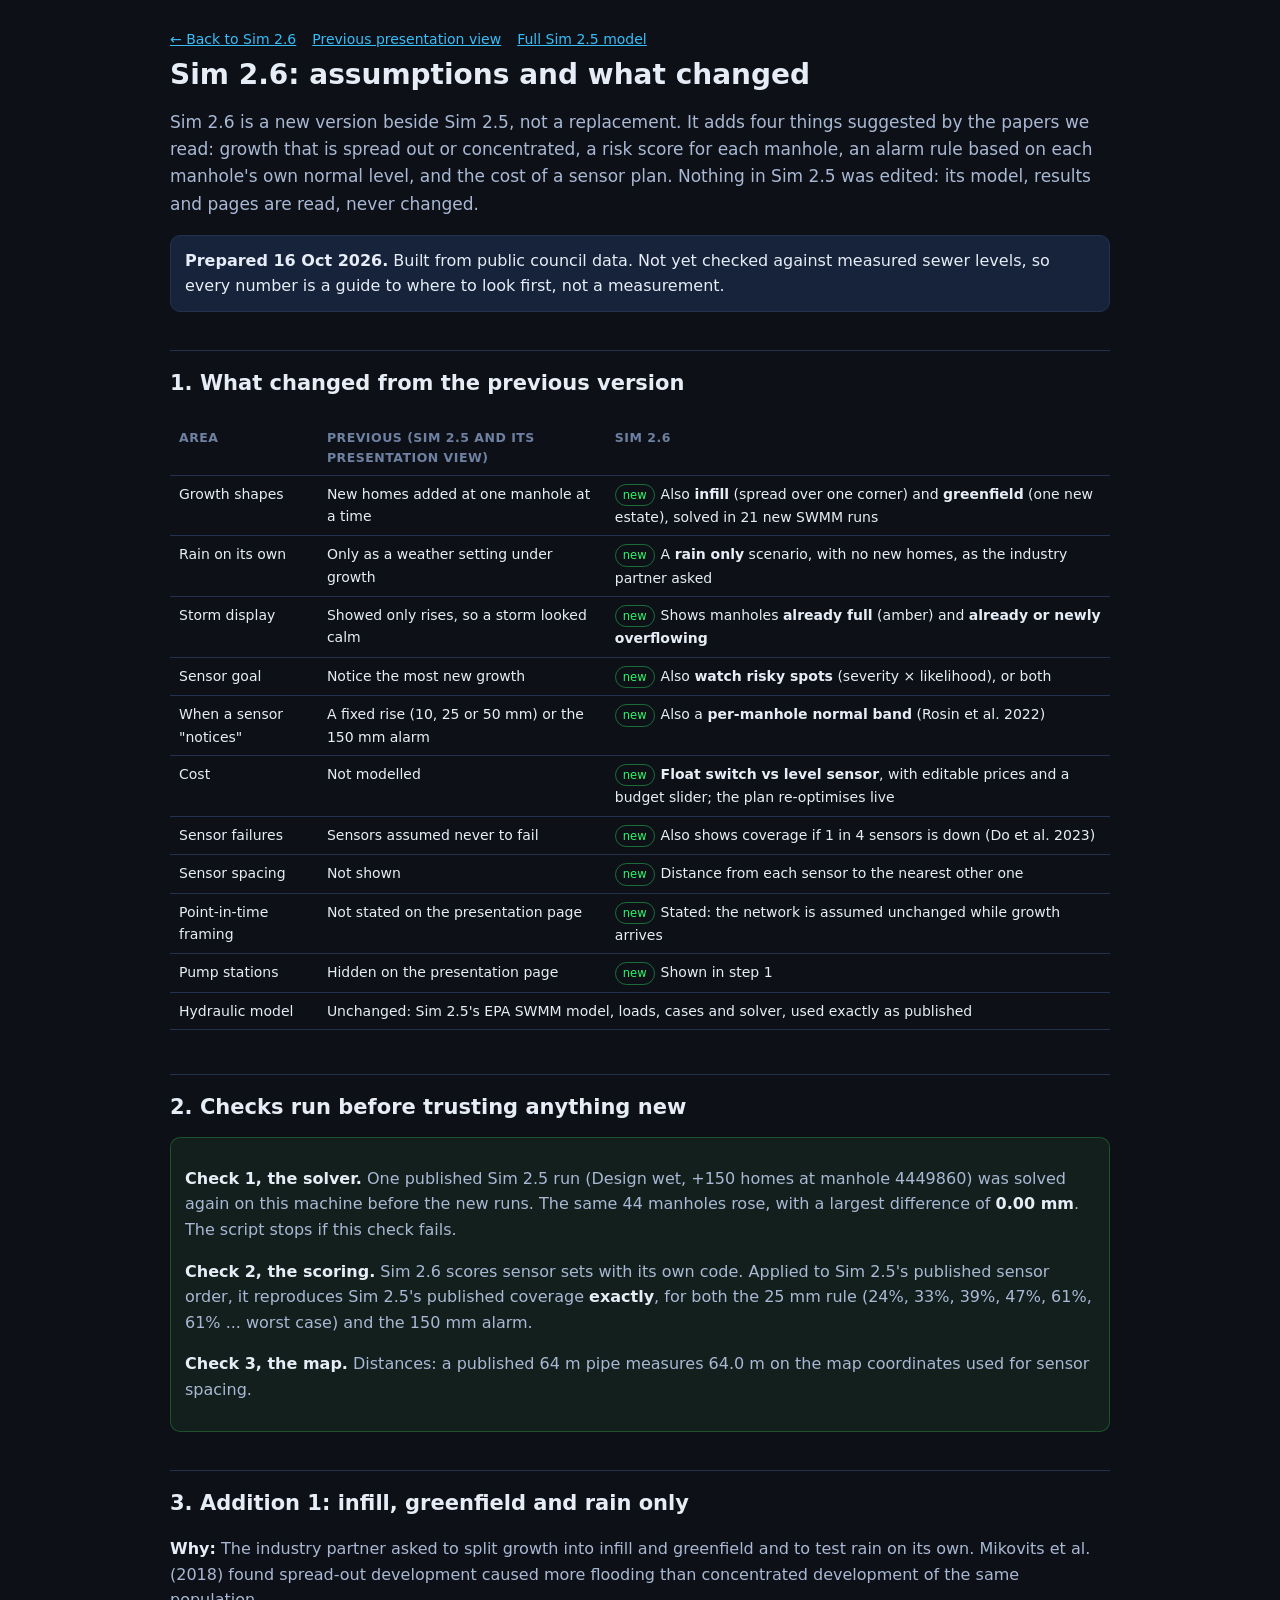
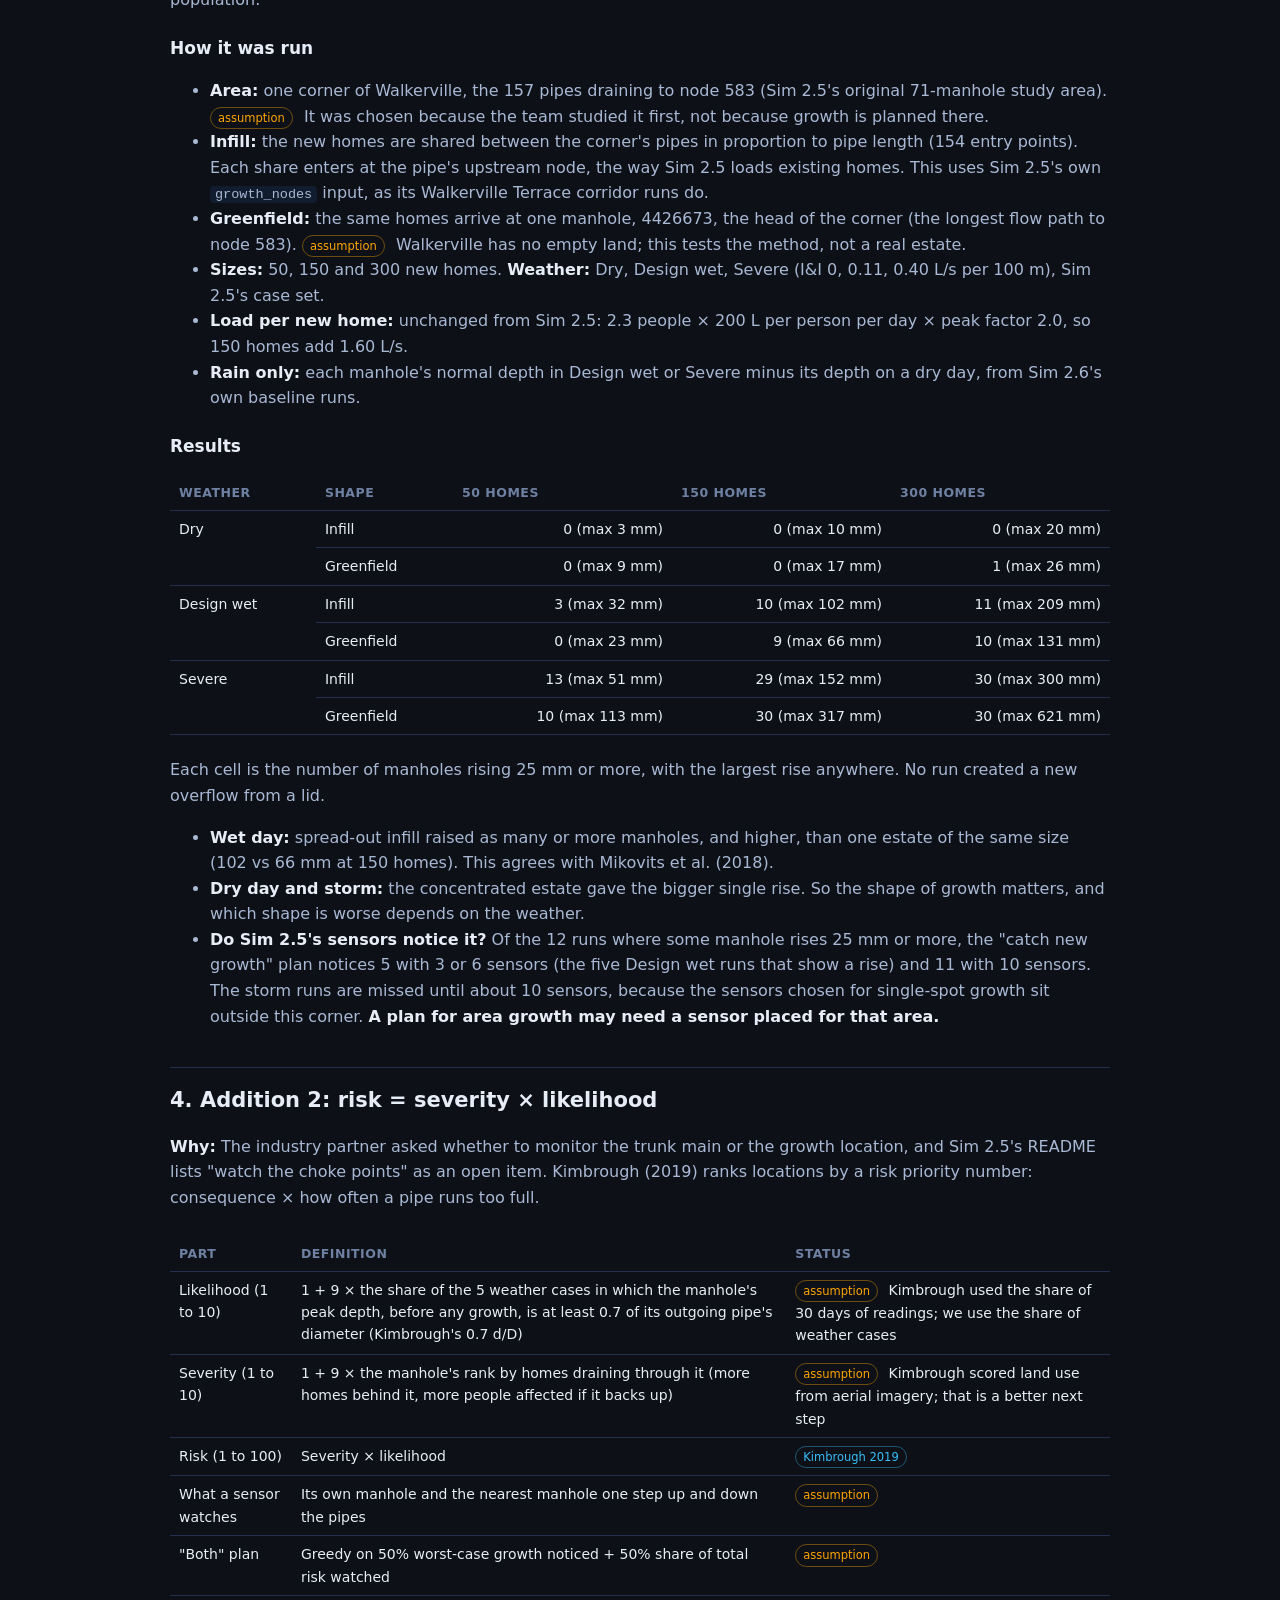
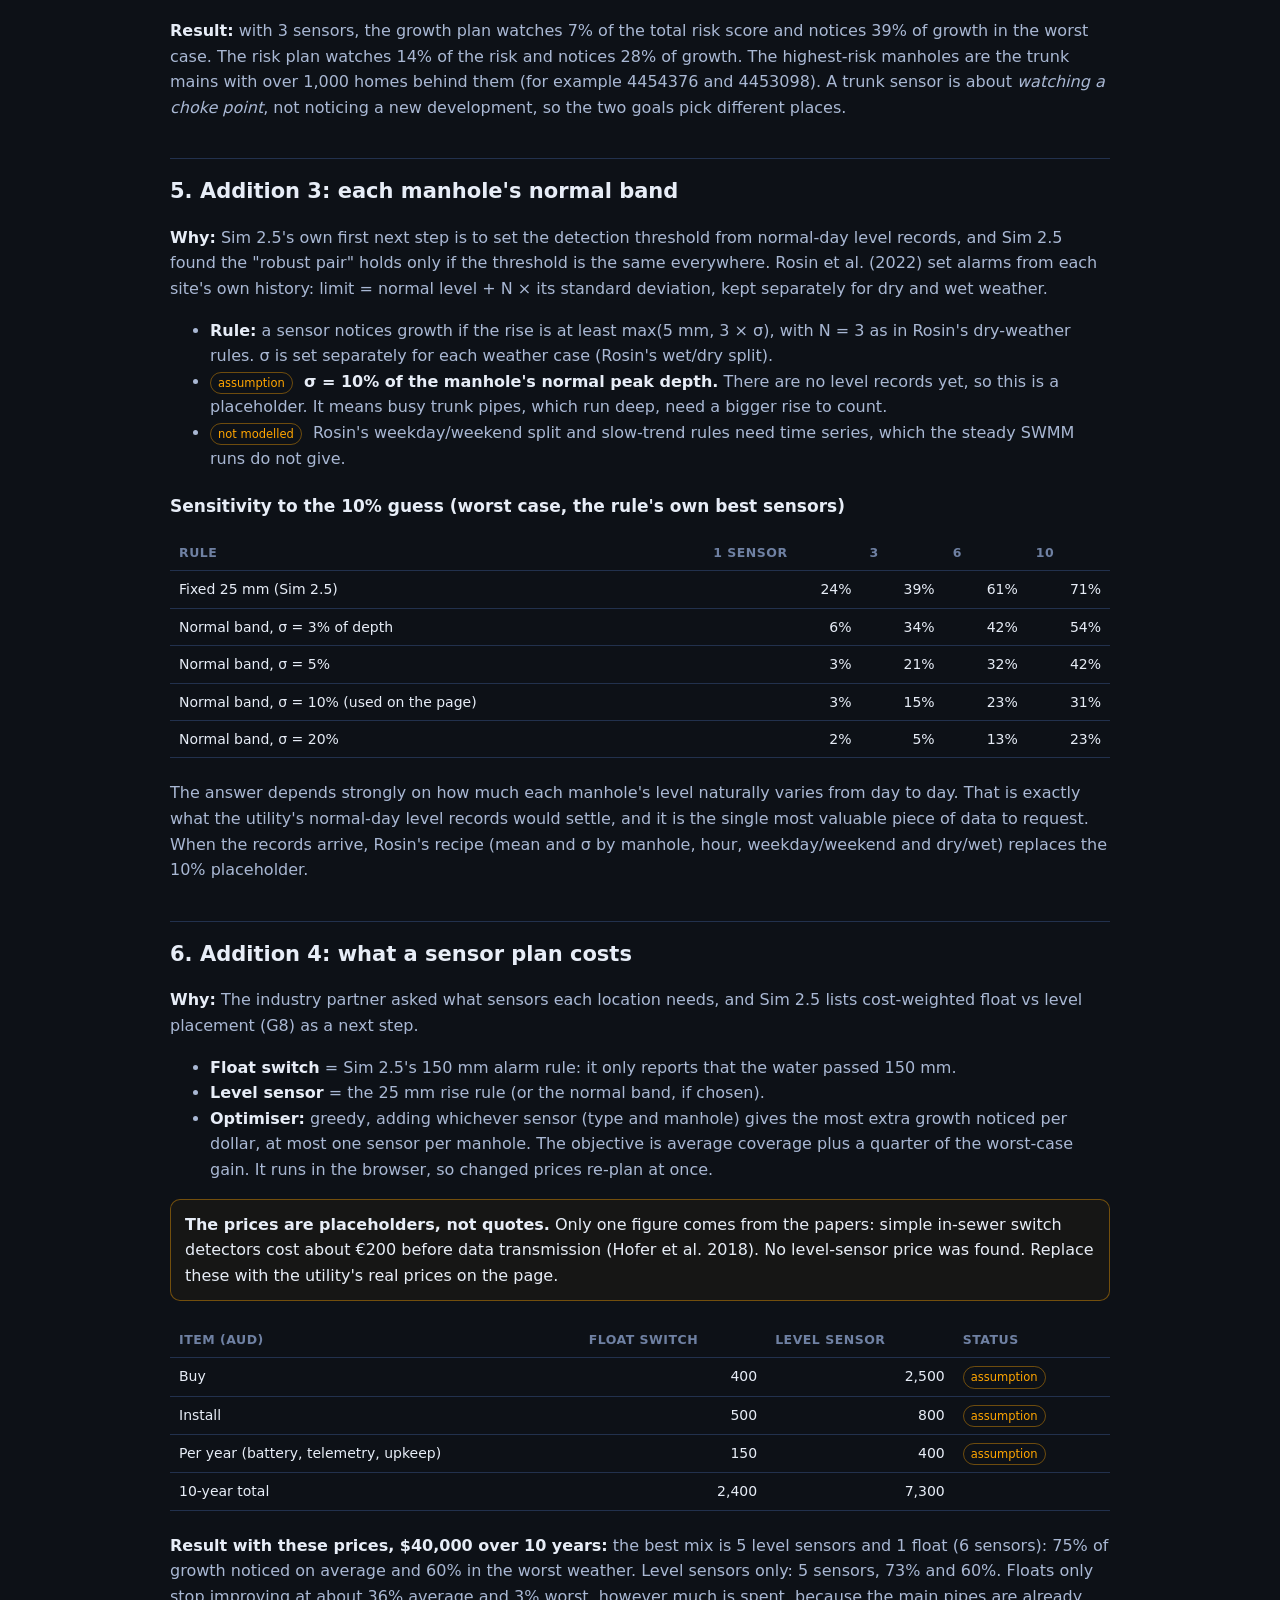
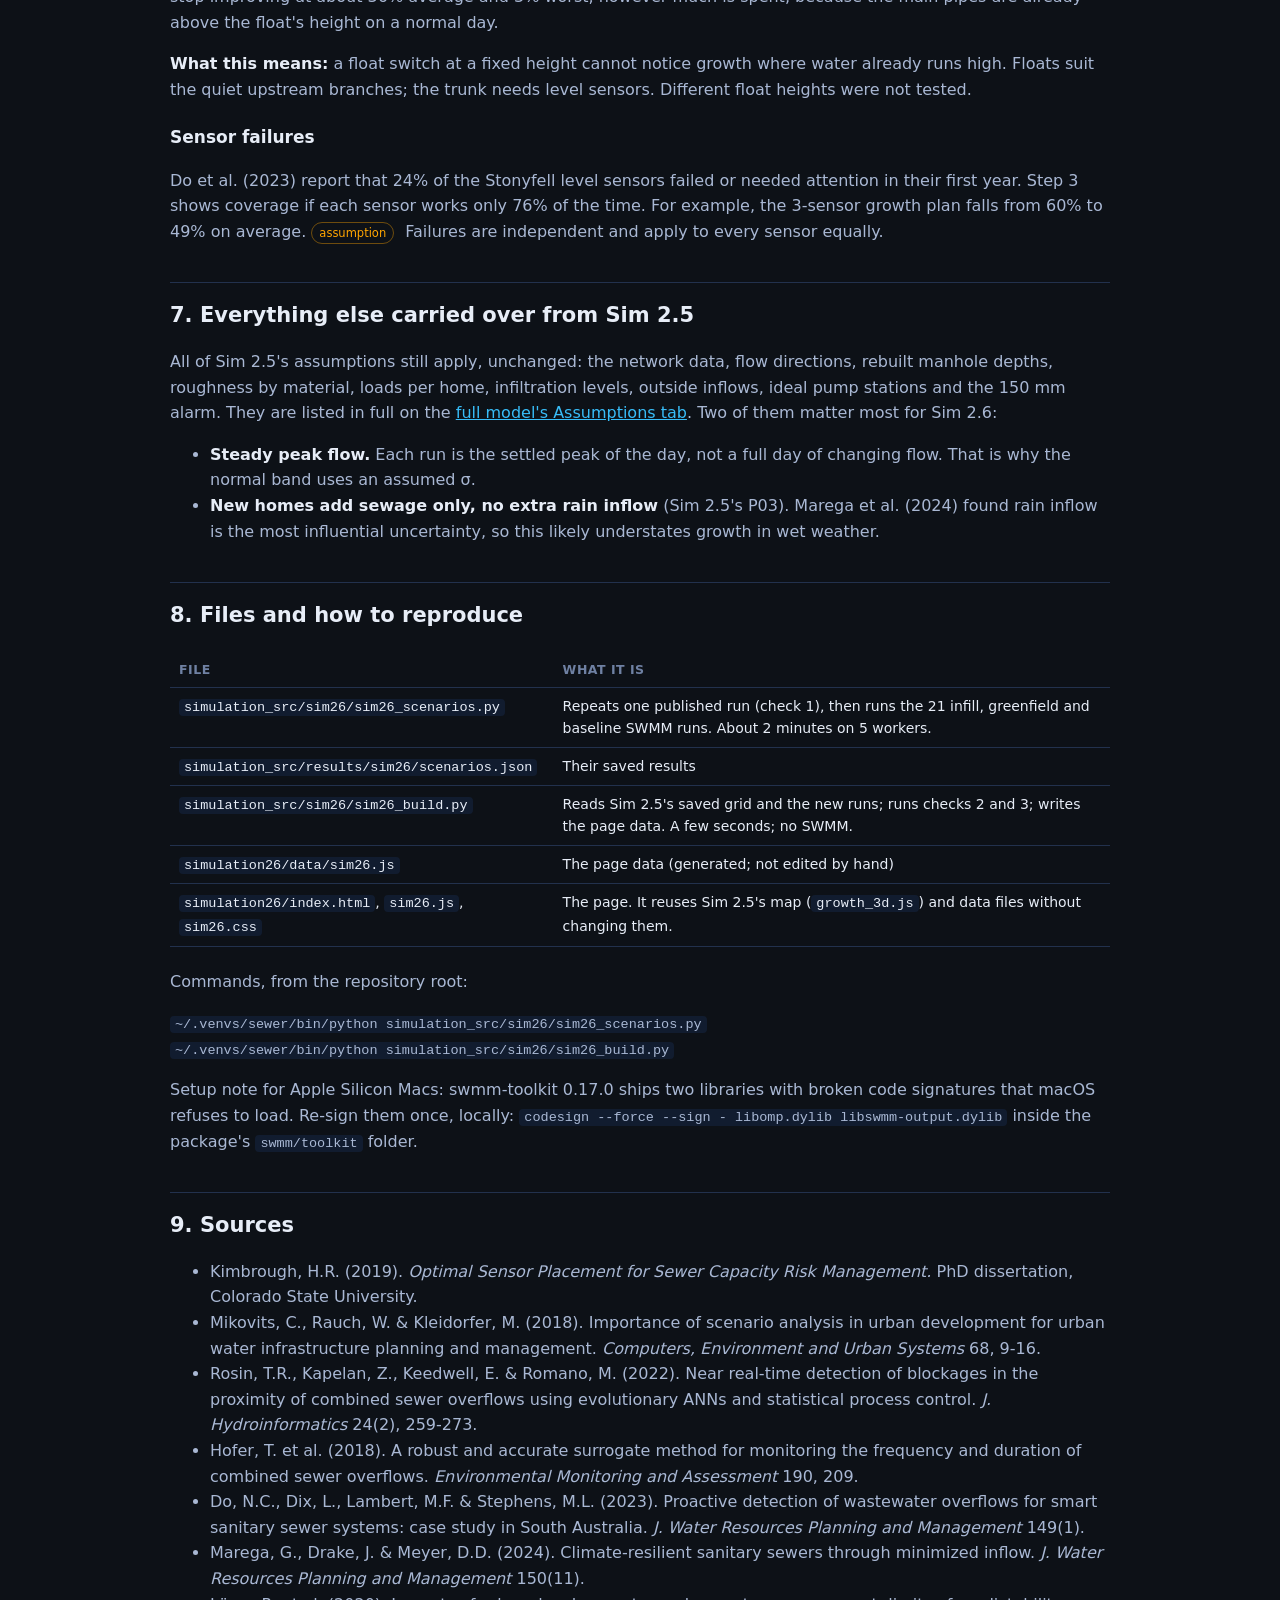
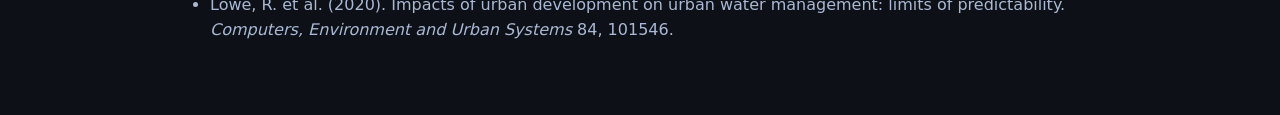
==== simulation26/about.html @ 8dbbd802 "Sim 2.6: infill and greenfield growth, risk score, per-manhole alarm band, sensor cost A new version" ====
<!doctype html>
<html lang="en">
<head>
<meta charset="utf-8">
<meta name="viewport" content="width=device-width, initial-scale=1">
<title>Sim 2.6: assumptions and changes</title>
<style>
:root{--bg:#0d1117;--panel:#111c2f;--panel-2:#16233a;--ink:#e7edf7;--dim:#a9b8d4;--faint:#6f81a3;--line:#22314d;--accent:#38bdf8;--green:#2ef56b;--amber:#ffa500;--red:#ff2d55}
*{box-sizing:border-box}
body{margin:0;background:var(--bg);color:var(--ink);font:16px/1.6 system-ui,-apple-system,Segoe UI,sans-serif}
.wrap{max-width:980px;margin:0 auto;padding:28px 20px 60px}
a{color:var(--accent)}
h1{font-size:28px;line-height:1.2;margin:8px 0 6px}
h2{font-size:21px;margin:38px 0 10px;padding-top:16px;border-top:1px solid var(--line)}
h3{font-size:17px;margin:22px 0 6px;color:var(--ink)}
p,li{color:var(--dim)} strong{color:var(--ink)}
.top{display:flex;gap:16px;flex-wrap:wrap;font-size:14px}
.lede{font-size:17px}
table{width:100%;border-collapse:collapse;margin:10px 0 6px;font-size:14px}
.tbl{overflow-x:auto}
th,td{text-align:left;padding:7px 9px;border-bottom:1px solid var(--line);vertical-align:top}
th{color:var(--faint);font-weight:600;font-size:12.5px;text-transform:uppercase;letter-spacing:.04em}
td.n{text-align:right;font-variant-numeric:tabular-nums}
.box{padding:12px 14px;border-radius:10px;background:var(--panel-2);border:1px solid var(--line);margin:12px 0}
.warn{background:#3d2f1233;border-color:#ffa50066}
.ok{background:#1f3d2a55;border-color:#2ea04366}
code{background:var(--panel);padding:1px 5px;border-radius:4px;font-size:13.5px}
.tag{display:inline-block;font-size:11.5px;padding:1px 7px;border-radius:99px;margin-right:6px;border:1px solid var(--line);color:var(--faint)}
.tag.new{color:var(--green);border-color:#2ef56b66}.tag.as{color:var(--amber);border-color:#ffa50066}.tag.src{color:var(--accent);border-color:#38bdf866}
</style>
</head>
<body><div class="wrap">
<div class="top"><a href="index.html">← Back to Sim 2.6</a><a href="../simulation25/present.html">Previous presentation view</a><a href="../simulation25/index.html">Full Sim 2.5 model</a></div>

<h1>Sim 2.6: assumptions and what changed</h1>
<p class="lede">Sim 2.6 is a new version beside Sim 2.5, not a replacement. It adds four things suggested by the papers we read: growth that is spread out or concentrated, a risk score for each manhole, an alarm rule based on each manhole's own normal level, and the cost of a sensor plan. Nothing in Sim 2.5 was edited: its model, results and pages are read, never changed.</p>
<div class="box"><strong>Prepared 16 Oct 2026.</strong> Built from public council data. Not yet checked against measured sewer levels, so every number is a guide to where to look first, not a measurement.</div>

<h2>1. What changed from the previous version</h2>
<div class="tbl"><table>
<tr><th>Area</th><th>Previous (Sim 2.5 and its presentation view)</th><th>Sim 2.6</th></tr>
<tr><td>Growth shapes</td><td>New homes added at one manhole at a time</td><td><span class="tag new">new</span>Also <strong>infill</strong> (spread over one corner) and <strong>greenfield</strong> (one new estate), solved in 21 new SWMM runs</td></tr>
<tr><td>Rain on its own</td><td>Only as a weather setting under growth</td><td><span class="tag new">new</span>A <strong>rain only</strong> scenario, with no new homes, as the industry partner asked</td></tr>
<tr><td>Storm display</td><td>Showed only rises, so a storm looked calm</td><td><span class="tag new">new</span>Shows manholes <strong>already full</strong> (amber) and <strong>already or newly overflowing</strong></td></tr>
<tr><td>Sensor goal</td><td>Notice the most new growth</td><td><span class="tag new">new</span>Also <strong>watch risky spots</strong> (severity × likelihood), or both</td></tr>
<tr><td>When a sensor "notices"</td><td>A fixed rise (10, 25 or 50 mm) or the 150 mm alarm</td><td><span class="tag new">new</span>Also a <strong>per-manhole normal band</strong> (Rosin et al. 2022)</td></tr>
<tr><td>Cost</td><td>Not modelled</td><td><span class="tag new">new</span><strong>Float switch vs level sensor</strong>, with editable prices and a budget slider; the plan re-optimises live</td></tr>
<tr><td>Sensor failures</td><td>Sensors assumed never to fail</td><td><span class="tag new">new</span>Also shows coverage if 1 in 4 sensors is down (Do et al. 2023)</td></tr>
<tr><td>Sensor spacing</td><td>Not shown</td><td><span class="tag new">new</span>Distance from each sensor to the nearest other one</td></tr>
<tr><td>Point-in-time framing</td><td>Not stated on the presentation page</td><td><span class="tag new">new</span>Stated: the network is assumed unchanged while growth arrives</td></tr>
<tr><td>Pump stations</td><td>Hidden on the presentation page</td><td><span class="tag new">new</span>Shown in step 1</td></tr>
<tr><td>Hydraulic model</td><td colspan="2">Unchanged: Sim 2.5's EPA SWMM model, loads, cases and solver, used exactly as published</td></tr>
</table></div>

<h2>2. Checks run before trusting anything new</h2>
<div class="box ok">
<p><strong>Check 1, the solver.</strong> One published Sim 2.5 run (Design wet, +150 homes at manhole 4449860) was solved again on this machine before the new runs. The same 44 manholes rose, with a largest difference of <strong>0.00 mm</strong>. The script stops if this check fails.</p>
<p><strong>Check 2, the scoring.</strong> Sim 2.6 scores sensor sets with its own code. Applied to Sim 2.5's published sensor order, it reproduces Sim 2.5's published coverage <strong>exactly</strong>, for both the 25 mm rule (24%, 33%, 39%, 47%, 61%, 61% ... worst case) and the 150 mm alarm.</p>
<p><strong>Check 3, the map.</strong> Distances: a published 64 m pipe measures 64.0 m on the map coordinates used for sensor spacing.</p>
</div>

<h2>3. Addition 1: infill, greenfield and rain only</h2>
<p><strong>Why:</strong> The industry partner asked to split growth into infill and greenfield and to test rain on its own. Mikovits et al. (2018) found spread-out development caused more flooding than concentrated development of the same population.</p>
<h3>How it was run</h3>
<ul>
<li><strong>Area:</strong> one corner of Walkerville, the 157 pipes draining to node 583 (Sim 2.5's original 71-manhole study area). <span class="tag as">assumption</span> It was chosen because the team studied it first, not because growth is planned there.</li>
<li><strong>Infill:</strong> the new homes are shared between the corner's pipes in proportion to pipe length (154 entry points). Each share enters at the pipe's upstream node, the way Sim 2.5 loads existing homes. This uses Sim 2.5's own <code>growth_nodes</code> input, as its Walkerville Terrace corridor runs do.</li>
<li><strong>Greenfield:</strong> the same homes arrive at one manhole, 4426673, the head of the corner (the longest flow path to node 583). <span class="tag as">assumption</span> Walkerville has no empty land; this tests the method, not a real estate.</li>
<li><strong>Sizes:</strong> 50, 150 and 300 new homes. <strong>Weather:</strong> Dry, Design wet, Severe (I&amp;I 0, 0.11, 0.40 L/s per 100 m), Sim 2.5's case set.</li>
<li><strong>Load per new home:</strong> unchanged from Sim 2.5: 2.3 people × 200 L per person per day × peak factor 2.0, so 150 homes add 1.60 L/s.</li>
<li><strong>Rain only:</strong> each manhole's normal depth in Design wet or Severe minus its depth on a dry day, from Sim 2.6's own baseline runs.</li>
</ul>
<h3>Results</h3>
<div class="tbl"><table>
<tr><th>Weather</th><th>Shape</th><th class="n">50 homes</th><th class="n">150 homes</th><th class="n">300 homes</th></tr>
<tr><td rowspan="2">Dry</td><td>Infill</td><td class="n">0 (max 3 mm)</td><td class="n">0 (max 10 mm)</td><td class="n">0 (max 20 mm)</td></tr>
<tr><td>Greenfield</td><td class="n">0 (max 9 mm)</td><td class="n">0 (max 17 mm)</td><td class="n">1 (max 26 mm)</td></tr>
<tr><td rowspan="2">Design wet</td><td>Infill</td><td class="n">3 (max 32 mm)</td><td class="n">10 (max 102 mm)</td><td class="n">11 (max 209 mm)</td></tr>
<tr><td>Greenfield</td><td class="n">0 (max 23 mm)</td><td class="n">9 (max 66 mm)</td><td class="n">10 (max 131 mm)</td></tr>
<tr><td rowspan="2">Severe</td><td>Infill</td><td class="n">13 (max 51 mm)</td><td class="n">29 (max 152 mm)</td><td class="n">30 (max 300 mm)</td></tr>
<tr><td>Greenfield</td><td class="n">10 (max 113 mm)</td><td class="n">30 (max 317 mm)</td><td class="n">30 (max 621 mm)</td></tr>
</table></div>
<p>Each cell is the number of manholes rising 25 mm or more, with the largest rise anywhere. No run created a new overflow from a lid.</p>
<ul>
<li><strong>Wet day:</strong> spread-out infill raised as many or more manholes, and higher, than one estate of the same size (102 vs 66 mm at 150 homes). This agrees with Mikovits et al. (2018).</li>
<li><strong>Dry day and storm:</strong> the concentrated estate gave the bigger single rise. So the shape of growth matters, and which shape is worse depends on the weather.</li>
<li><strong>Do Sim 2.5's sensors notice it?</strong> Of the 12 runs where some manhole rises 25 mm or more, the "catch new growth" plan notices 5 with 3 or 6 sensors (the five Design wet runs that show a rise) and 11 with 10 sensors. The storm runs are missed until about 10 sensors, because the sensors chosen for single-spot growth sit outside this corner. <strong>A plan for area growth may need a sensor placed for that area.</strong></li>
</ul>

<h2>4. Addition 2: risk = severity × likelihood</h2>
<p><strong>Why:</strong> The industry partner asked whether to monitor the trunk main or the growth location, and Sim 2.5's README lists "watch the choke points" as an open item. Kimbrough (2019) ranks locations by a risk priority number: consequence × how often a pipe runs too full.</p>
<div class="tbl"><table>
<tr><th>Part</th><th>Definition</th><th>Status</th></tr>
<tr><td>Likelihood (1 to 10)</td><td>1 + 9 × the share of the 5 weather cases in which the manhole's peak depth, before any growth, is at least 0.7 of its outgoing pipe's diameter (Kimbrough's 0.7 d/D)</td><td><span class="tag as">assumption</span> Kimbrough used the share of 30 days of readings; we use the share of weather cases</td></tr>
<tr><td>Severity (1 to 10)</td><td>1 + 9 × the manhole's rank by homes draining through it (more homes behind it, more people affected if it backs up)</td><td><span class="tag as">assumption</span> Kimbrough scored land use from aerial imagery; that is a better next step</td></tr>
<tr><td>Risk (1 to 100)</td><td>Severity × likelihood</td><td><span class="tag src">Kimbrough 2019</span></td></tr>
<tr><td>What a sensor watches</td><td>Its own manhole and the nearest manhole one step up and down the pipes</td><td><span class="tag as">assumption</span></td></tr>
<tr><td>"Both" plan</td><td>Greedy on 50% worst-case growth noticed + 50% share of total risk watched</td><td><span class="tag as">assumption</span></td></tr>
</table></div>
<p><strong>Result:</strong> with 3 sensors, the growth plan watches 7% of the total risk score and notices 39% of growth in the worst case. The risk plan watches 14% of the risk and notices 28% of growth. The highest-risk manholes are the trunk mains with over 1,000 homes behind them (for example 4454376 and 4453098). A trunk sensor is about <em>watching a choke point</em>, not noticing a new development, so the two goals pick different places.</p>

<h2>5. Addition 3: each manhole's normal band</h2>
<p><strong>Why:</strong> Sim 2.5's own first next step is to set the detection threshold from normal-day level records, and Sim 2.5 found the "robust pair" holds only if the threshold is the same everywhere. Rosin et al. (2022) set alarms from each site's own history: limit = normal level + N × its standard deviation, kept separately for dry and wet weather.</p>
<ul>
<li><strong>Rule:</strong> a sensor notices growth if the rise is at least max(5 mm, 3 × σ), with N = 3 as in Rosin's dry-weather rules. σ is set separately for each weather case (Rosin's wet/dry split).</li>
<li><span class="tag as">assumption</span> <strong>σ = 10% of the manhole's normal peak depth.</strong> There are no level records yet, so this is a placeholder. It means busy trunk pipes, which run deep, need a bigger rise to count.</li>
<li><span class="tag as">not modelled</span> Rosin's weekday/weekend split and slow-trend rules need time series, which the steady SWMM runs do not give.</li>
</ul>
<h3>Sensitivity to the 10% guess (worst case, the rule's own best sensors)</h3>
<div class="tbl"><table>
<tr><th>Rule</th><th class="n">1 sensor</th><th class="n">3</th><th class="n">6</th><th class="n">10</th></tr>
<tr><td>Fixed 25 mm (Sim 2.5)</td><td class="n">24%</td><td class="n">39%</td><td class="n">61%</td><td class="n">71%</td></tr>
<tr><td>Normal band, σ = 3% of depth</td><td class="n">6%</td><td class="n">34%</td><td class="n">42%</td><td class="n">54%</td></tr>
<tr><td>Normal band, σ = 5%</td><td class="n">3%</td><td class="n">21%</td><td class="n">32%</td><td class="n">42%</td></tr>
<tr><td>Normal band, σ = 10% (used on the page)</td><td class="n">3%</td><td class="n">15%</td><td class="n">23%</td><td class="n">31%</td></tr>
<tr><td>Normal band, σ = 20%</td><td class="n">2%</td><td class="n">5%</td><td class="n">13%</td><td class="n">23%</td></tr>
</table></div>
<p>The answer depends strongly on how much each manhole's level naturally varies from day to day. That is exactly what the utility's normal-day level records would settle, and it is the single most valuable piece of data to request. When the records arrive, Rosin's recipe (mean and σ by manhole, hour, weekday/weekend and dry/wet) replaces the 10% placeholder.</p>

<h2>6. Addition 4: what a sensor plan costs</h2>
<p><strong>Why:</strong> The industry partner asked what sensors each location needs, and Sim 2.5 lists cost-weighted float vs level placement (G8) as a next step.</p>
<ul>
<li><strong>Float switch</strong> = Sim 2.5's 150 mm alarm rule: it only reports that the water passed 150 mm.</li>
<li><strong>Level sensor</strong> = the 25 mm rise rule (or the normal band, if chosen).</li>
<li><strong>Optimiser:</strong> greedy, adding whichever sensor (type and manhole) gives the most extra growth noticed per dollar, at most one sensor per manhole. The objective is average coverage plus a quarter of the worst-case gain. It runs in the browser, so changed prices re-plan at once.</li>
</ul>
<div class="box warn"><strong>The prices are placeholders, not quotes.</strong> Only one figure comes from the papers: simple in-sewer switch detectors cost about €200 before data transmission (Hofer et al. 2018). No level-sensor price was found. Replace these with the utility's real prices on the page.</div>
<div class="tbl"><table>
<tr><th>Item (AUD)</th><th class="n">Float switch</th><th class="n">Level sensor</th><th>Status</th></tr>
<tr><td>Buy</td><td class="n">400</td><td class="n">2,500</td><td><span class="tag as">assumption</span></td></tr>
<tr><td>Install</td><td class="n">500</td><td class="n">800</td><td><span class="tag as">assumption</span></td></tr>
<tr><td>Per year (battery, telemetry, upkeep)</td><td class="n">150</td><td class="n">400</td><td><span class="tag as">assumption</span></td></tr>
<tr><td>10-year total</td><td class="n">2,400</td><td class="n">7,300</td><td></td></tr>
</table></div>
<p><strong>Result with these prices, $40,000 over 10 years:</strong> the best mix is 5 level sensors and 1 float (6 sensors): 75% of growth noticed on average and 60% in the worst weather. Level sensors only: 5 sensors, 73% and 60%. Floats only stop improving at about 36% average and 3% worst, however much is spent, because the main pipes are already above the float's height on a normal day.</p>
<p><strong>What this means:</strong> a float switch at a fixed height cannot notice growth where water already runs high. Floats suit the quiet upstream branches; the trunk needs level sensors. Different float heights were not tested.</p>
<h3>Sensor failures</h3>
<p>Do et al. (2023) report that 24% of the Stonyfell level sensors failed or needed attention in their first year. Step 3 shows coverage if each sensor works only 76% of the time. For example, the 3-sensor growth plan falls from 60% to 49% on average. <span class="tag as">assumption</span> Failures are independent and apply to every sensor equally.</p>

<h2>7. Everything else carried over from Sim 2.5</h2>
<p>All of Sim 2.5's assumptions still apply, unchanged: the network data, flow directions, rebuilt manhole depths, roughness by material, loads per home, infiltration levels, outside inflows, ideal pump stations and the 150 mm alarm. They are listed in full on the <a href="../simulation25/index.html">full model's Assumptions tab</a>. Two of them matter most for Sim 2.6:</p>
<ul>
<li><strong>Steady peak flow.</strong> Each run is the settled peak of the day, not a full day of changing flow. That is why the normal band uses an assumed σ.</li>
<li><strong>New homes add sewage only, no extra rain inflow</strong> (Sim 2.5's P03). Marega et al. (2024) found rain inflow is the most influential uncertainty, so this likely understates growth in wet weather.</li>
</ul>

<h2>8. Files and how to reproduce</h2>
<div class="tbl"><table>
<tr><th>File</th><th>What it is</th></tr>
<tr><td><code>simulation_src/sim26/sim26_scenarios.py</code></td><td>Repeats one published run (check 1), then runs the 21 infill, greenfield and baseline SWMM runs. About 2 minutes on 5 workers.</td></tr>
<tr><td><code>simulation_src/results/sim26/scenarios.json</code></td><td>Their saved results</td></tr>
<tr><td><code>simulation_src/sim26/sim26_build.py</code></td><td>Reads Sim 2.5's saved grid and the new runs; runs checks 2 and 3; writes the page data. A few seconds; no SWMM.</td></tr>
<tr><td><code>simulation26/data/sim26.js</code></td><td>The page data (generated; not edited by hand)</td></tr>
<tr><td><code>simulation26/index.html</code>, <code>sim26.js</code>, <code>sim26.css</code></td><td>The page. It reuses Sim 2.5's map (<code>growth_3d.js</code>) and data files without changing them.</td></tr>
</table></div>
<p>Commands, from the repository root:</p>
<p><code>~/.venvs/sewer/bin/python simulation_src/sim26/sim26_scenarios.py</code><br>
<code>~/.venvs/sewer/bin/python simulation_src/sim26/sim26_build.py</code></p>
<p>Setup note for Apple Silicon Macs: swmm-toolkit 0.17.0 ships two libraries with broken code signatures that macOS refuses to load. Re-sign them once, locally: <code>codesign --force --sign - libomp.dylib libswmm-output.dylib</code> inside the package's <code>swmm/toolkit</code> folder.</p>

<h2>9. Sources</h2>
<ul>
<li>Kimbrough, H.R. (2019). <em>Optimal Sensor Placement for Sewer Capacity Risk Management.</em> PhD dissertation, Colorado State University.</li>
<li>Mikovits, C., Rauch, W. &amp; Kleidorfer, M. (2018). Importance of scenario analysis in urban development for urban water infrastructure planning and management. <em>Computers, Environment and Urban Systems</em> 68, 9-16.</li>
<li>Rosin, T.R., Kapelan, Z., Keedwell, E. &amp; Romano, M. (2022). Near real-time detection of blockages in the proximity of combined sewer overflows using evolutionary ANNs and statistical process control. <em>J. Hydroinformatics</em> 24(2), 259-273.</li>
<li>Hofer, T. et al. (2018). A robust and accurate surrogate method for monitoring the frequency and duration of combined sewer overflows. <em>Environmental Monitoring and Assessment</em> 190, 209.</li>
<li>Do, N.C., Dix, L., Lambert, M.F. &amp; Stephens, M.L. (2023). Proactive detection of wastewater overflows for smart sanitary sewer systems: case study in South Australia. <em>J. Water Resources Planning and Management</em> 149(1).</li>
<li>Marega, G., Drake, J. &amp; Meyer, D.D. (2024). Climate-resilient sanitary sewers through minimized inflow. <em>J. Water Resources Planning and Management</em> 150(11).</li>
<li>Löwe, R. et al. (2020). Impacts of urban development on urban water management: limits of predictability. <em>Computers, Environment and Urban Systems</em> 84, 101546.</li>
</ul>
</div></body></html>
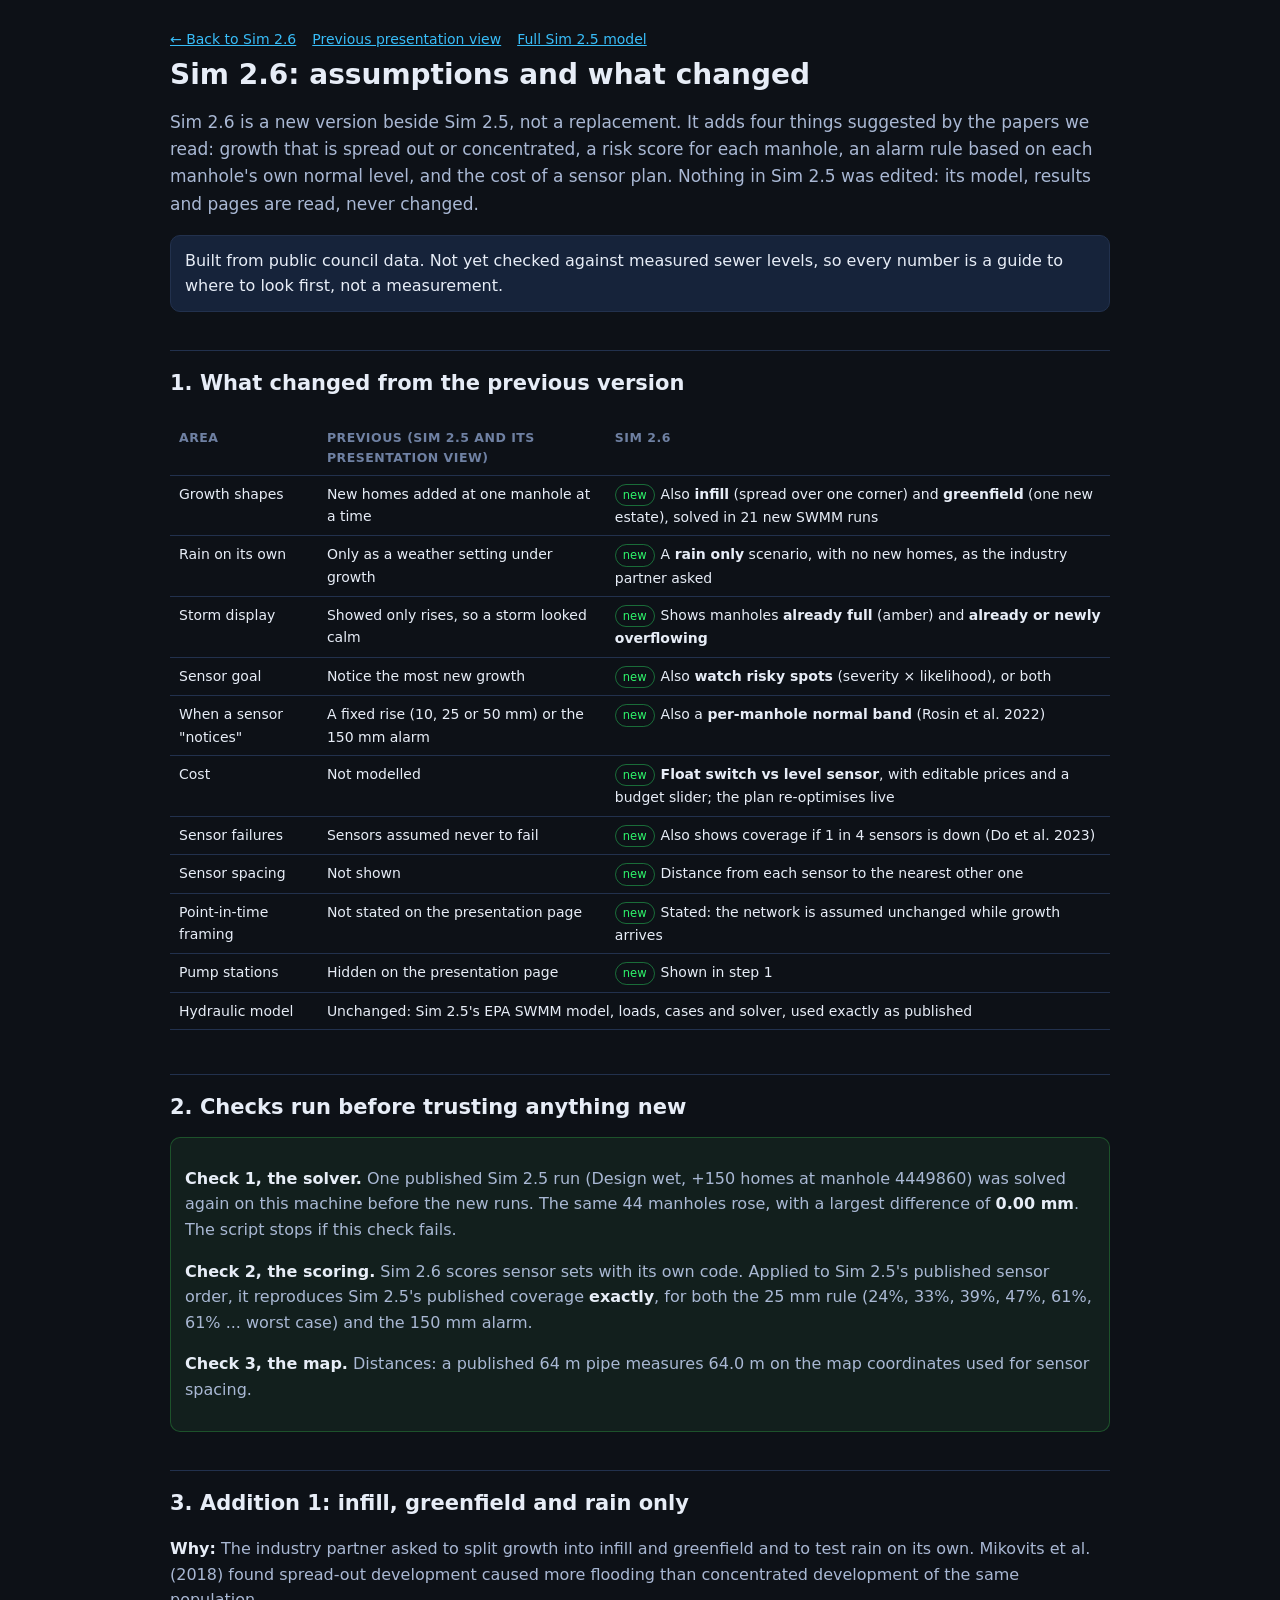
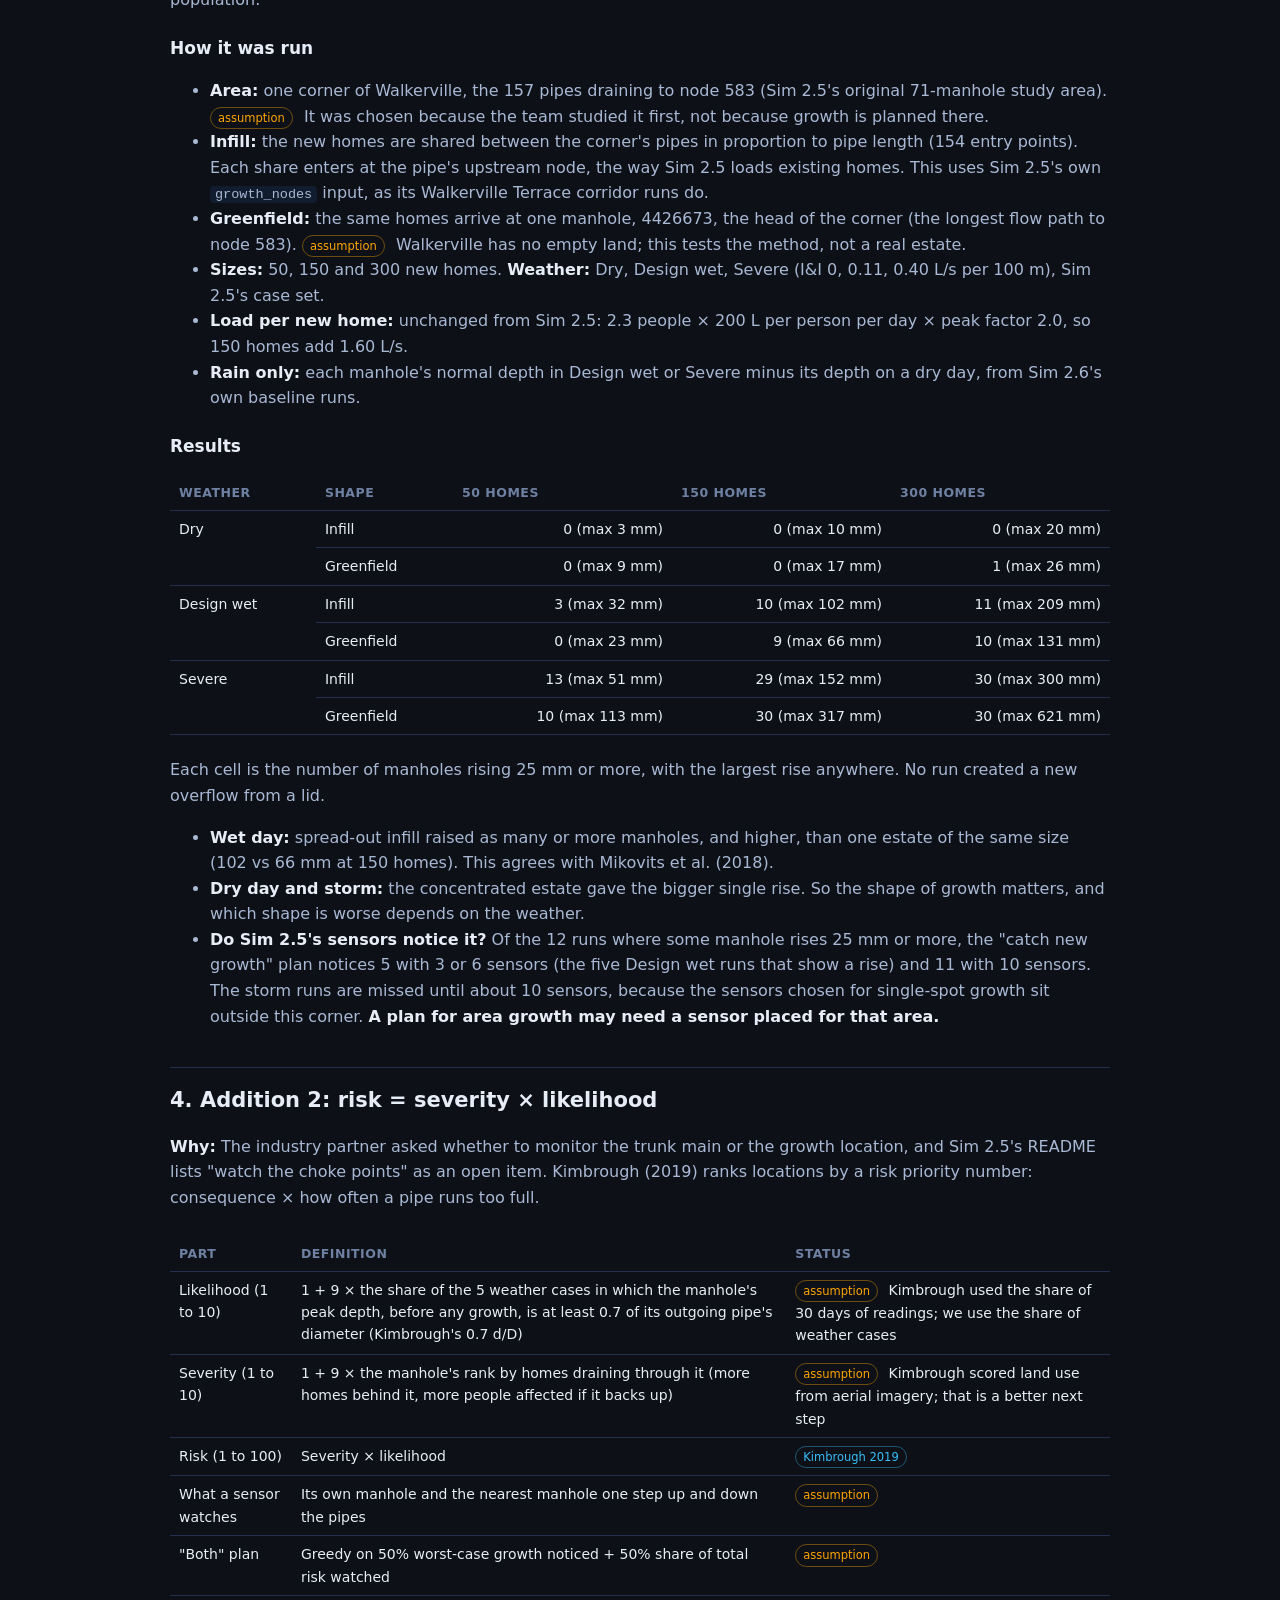
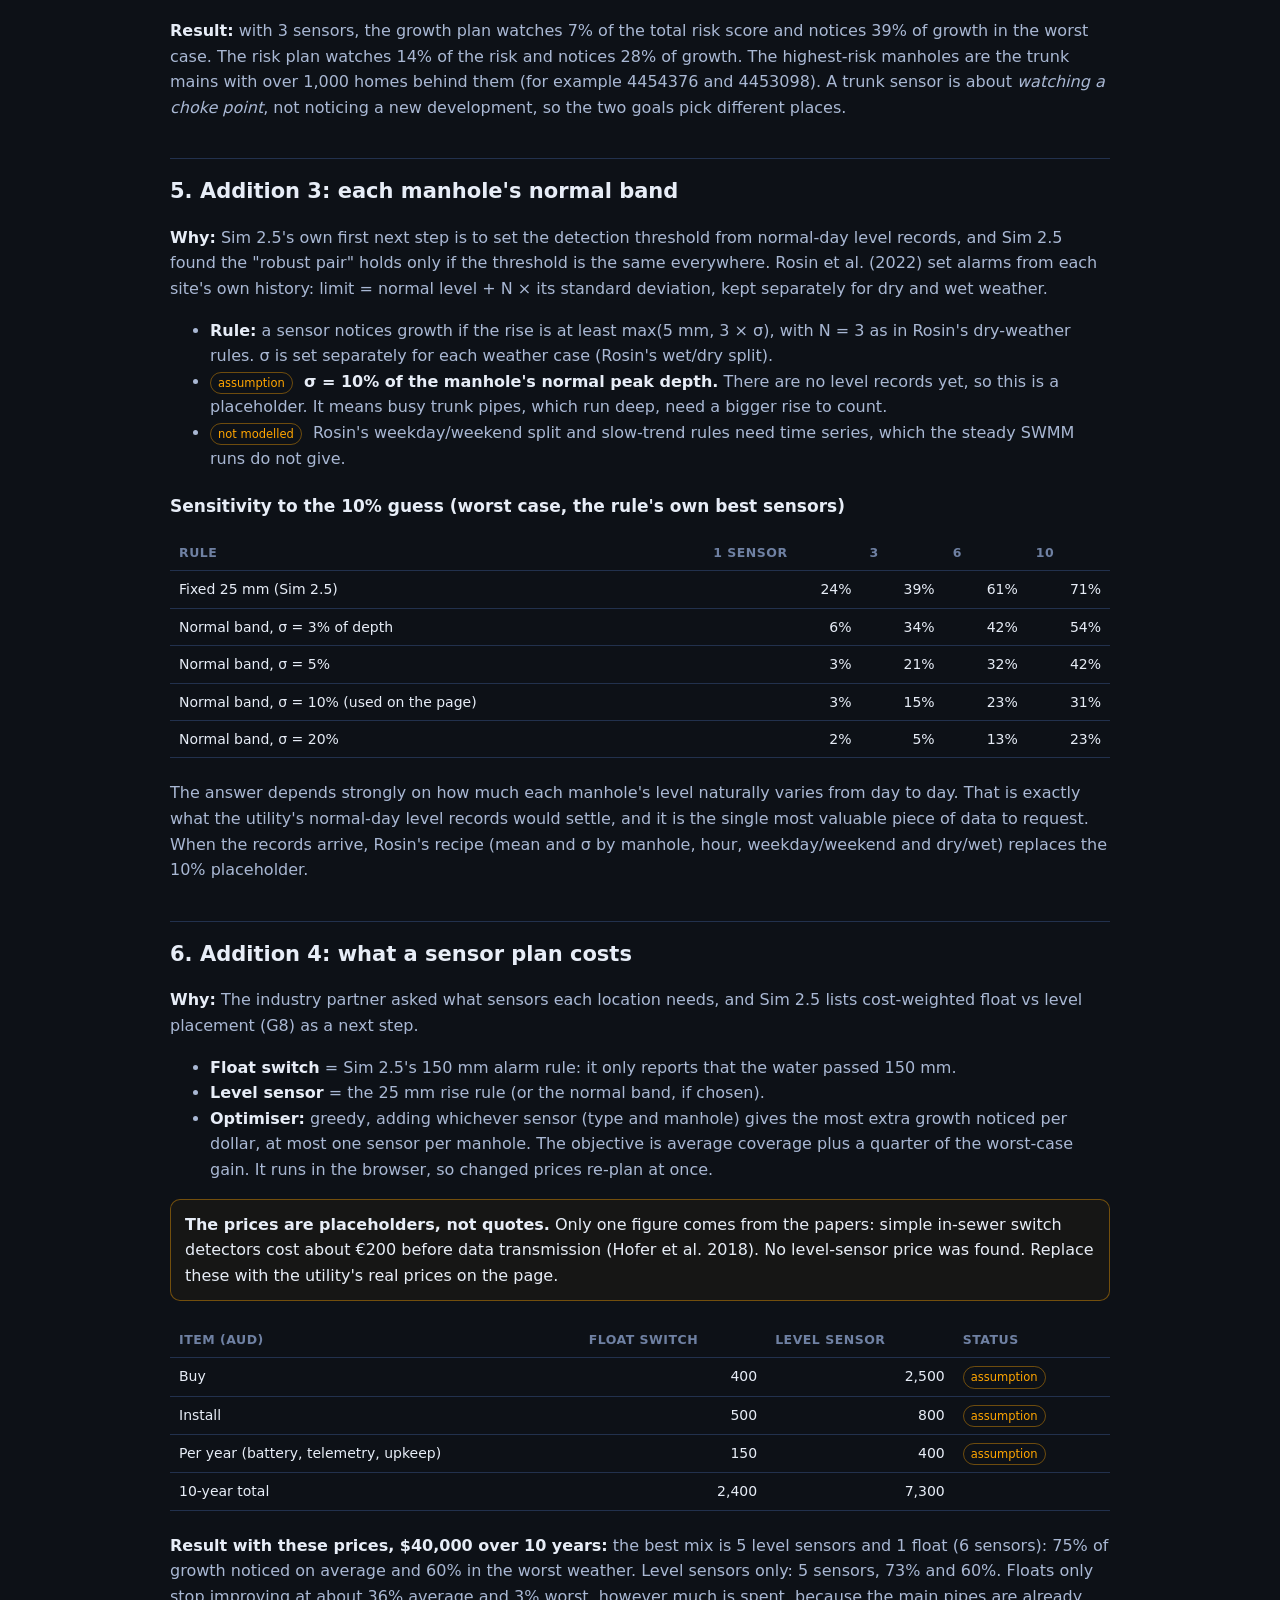
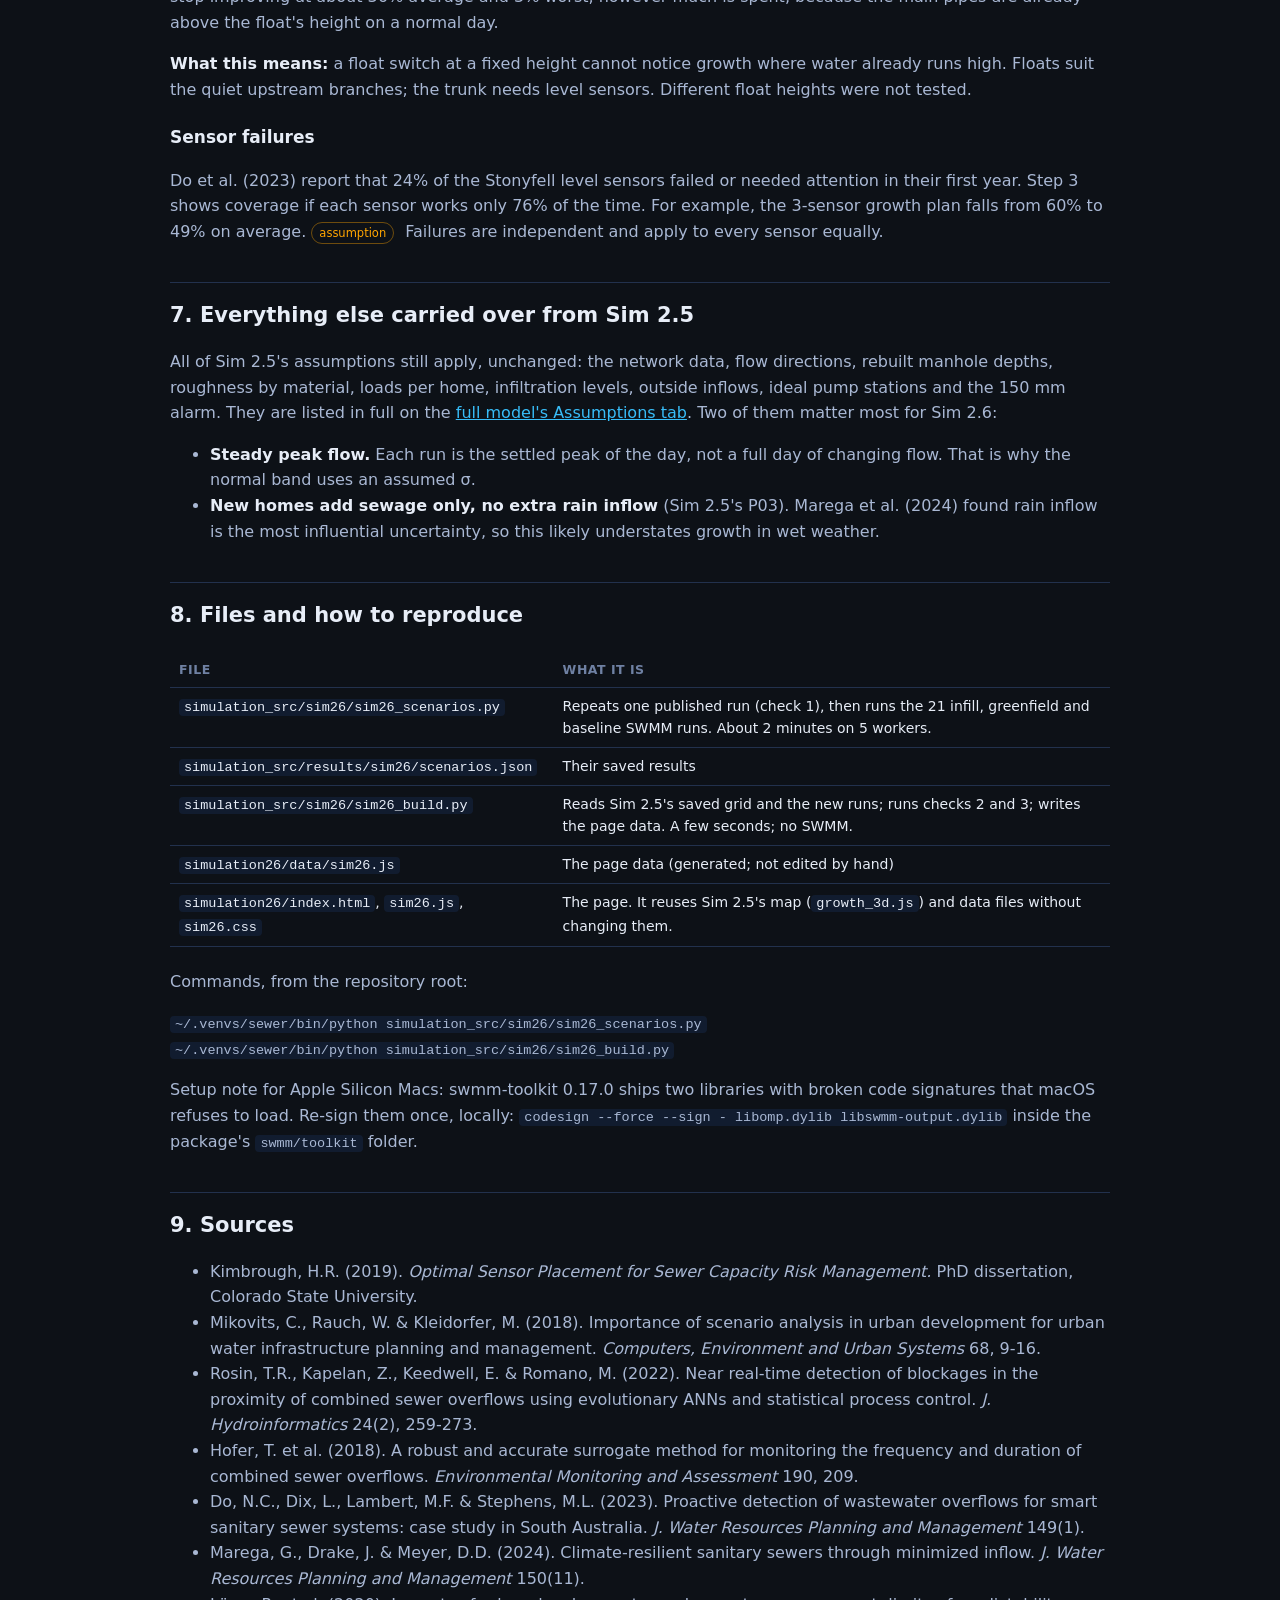
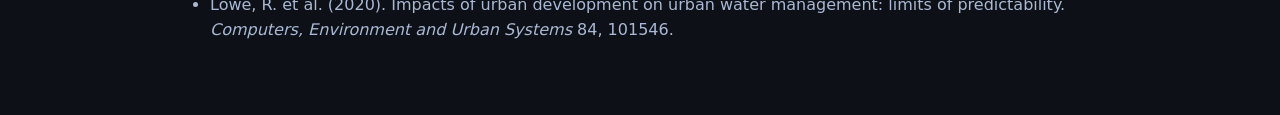
==== commit c0313adc: "Sim 2.6: remove date stamps from the about page and saved results" ====
--- a/simulation26/about.html
+++ b/simulation26/about.html
@@ -34,7 +34,7 @@
 
 <h1>Sim 2.6: assumptions and what changed</h1>
 <p class="lede">Sim 2.6 is a new version beside Sim 2.5, not a replacement. It adds four things suggested by the papers we read: growth that is spread out or concentrated, a risk score for each manhole, an alarm rule based on each manhole's own normal level, and the cost of a sensor plan. Nothing in Sim 2.5 was edited: its model, results and pages are read, never changed.</p>
-<div class="box"><strong>Prepared 16 Oct 2026.</strong> Built from public council data. Not yet checked against measured sewer levels, so every number is a guide to where to look first, not a measurement.</div>
+<div class="box">Built from public council data. Not yet checked against measured sewer levels, so every number is a guide to where to look first, not a measurement.</div>
 
 <h2>1. What changed from the previous version</h2>
 <div class="tbl"><table>
